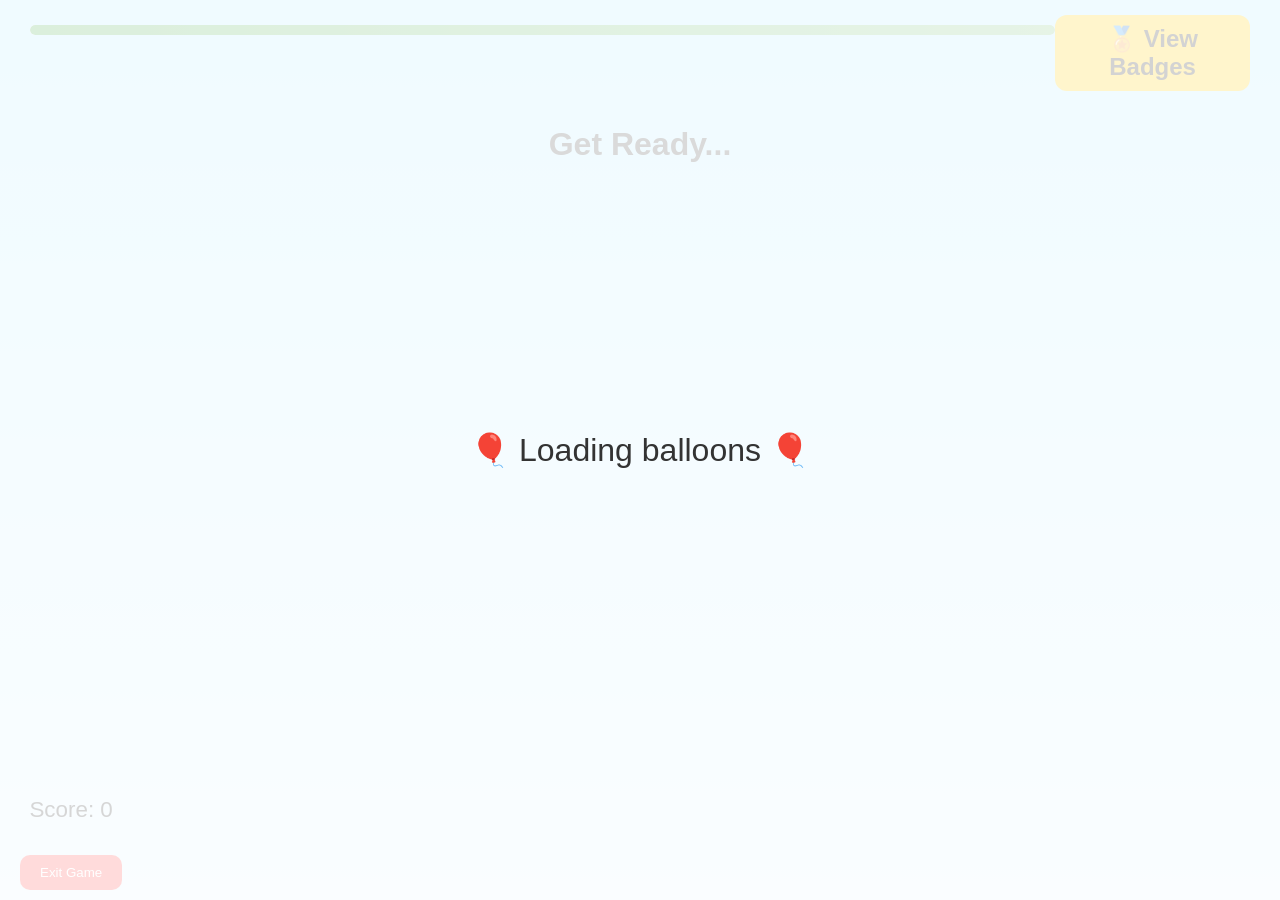
==== game.html @ 8dc9bf97 "Add files via upload" ====
<!DOCTYPE html>
<html lang="en">
<head>
  <meta charset="UTF-8" />
  <meta name="viewport" content="width=device-width, initial-scale=1.0" />
  <title>Play - Color Pop Challenge</title>
  <link rel="stylesheet" href="style.css" />
</head>
<body class="game-screen">
  <div class="top-bar">
    <div id="timerContainer">
  <div id="timerBar"></div>
</div>

    <div id="viewBadgesBtn" onclick="viewBadges()">🏅 View Badges</div>
  </div>

  <h2 id="targetColor">Get Ready...</h2>
  <div id="balloonContainer"></div>

  <div id="scoreBoard">
    <p>Score: <span id="score">0</span></p>
    <button id="exitBtn" onclick="exitGame()">Exit Game</button>
  </div>

  <div id="loadingScreen" class="loading">🎈 Loading balloons 🎈</div>

  <script src="script.js"></script>
</body>
</html>
---- style.css ----
/* 🌈 Common styling */
body {
  margin: 0;
  font-family: "Poppins", sans-serif;
  overflow: hidden;
  color: #fff;
  text-align: center;
}

/* 🎬 Start Screen */
.start-screen {
  background: url('https://i.pinimg.com/1200x/9a/c0/93/9ac09338b93d418781ed61ff8503d5a9.jpg') center/cover no-repeat;
  height: 100vh;
  display: flex;
  justify-content: center;
  align-items: center;
}

.overlay {
  background: rgba(0, 0, 0, 0.5);
  padding: 50px;
  border-radius: 20px;
}

.game-title {
  font-size: 3em;
  margin-bottom: 40px;
}

.menu-buttons button {
  display: block;
  width: 200px;
  margin: 10px auto;
  padding: 15px;
  font-size: 1.2em;
  border: none;
  border-radius: 10px;
  background: linear-gradient(135deg, #ff0080, #ff8c00);
  color: #fff;
  cursor: pointer;
  transition: 0.3s;
}

.menu-buttons button:hover {
  transform: scale(1.1);
}

/* 🕹️ Game Screen */
.game-screen {
  background: linear-gradient(180deg, #b3ecff, #e6f7ff);
  height: 100vh;
  overflow: hidden;
}

.top-bar {
  display: flex;
  justify-content: space-between;
  padding: 15px 30px;
  font-size: 1.5em;
  color: #222;
}

#viewBadgesBtn {
  background: #ffcc00;
  padding: 10px 20px;
  border-radius: 12px;
  cursor: pointer;
  font-weight: bold;
}

#viewBadgesBtn:hover {
  background: #ffaa00;
}

#targetColor {
  margin-top: 20px;
  font-size: 2em;
  color: #444;
}

#balloonContainer {
  position: relative;
  height: 70vh;
  display: flex;
  flex-wrap: wrap;
  justify-content: center;
  align-items: flex-end;
  gap: 15px;
  padding: 20px;
}

.balloon {
  width: 60px;
  height: 80px;
  border-radius: 50% 50% 45% 45%;
  position: absolute;
  cursor: pointer;
  box-shadow: inset -6px -8px 12px rgba(0, 0, 0, 0.2),
              inset 6px 8px 12px rgba(255, 255, 255, 0.5),
              0 4px 8px rgba(0, 0, 0, 0.3);
  transition: transform 0.2s ease, opacity 0.2s ease;
}

/* When you hover — balloon stretches a little */
.balloon:hover {
  transform: scale(1.1);
}

/* 🎈 Small reflective highlight to give “shine” */
.balloon::before {
  content: "";
  position: absolute;
  top: 15%;
  left: 25%;
  width: 15px;
  height: 25px;
  background: rgba(255, 255, 255, 0.6);
  border-radius: 50%;
  filter: blur(1px);
}

/* 🎀 String at bottom of balloon */
.balloon::after {
  content: "";
  position: absolute;
  bottom: -20px;
  left: 50%;
  width: 2px;
  height: 25px;
  background: rgba(80, 80, 80, 0.6);
  transform: translateX(-50%);
}

/* 💨 Gentle floating animation */
@keyframes floaty {
  0% { transform: translateY(0) rotate(0deg); }
  50% { transform: translateY(-6px) rotate(1deg); }
  100% { transform: translateY(0) rotate(0deg); }
}
.balloon {
  animation: floaty 2.5s ease-in-out infinite;
}

/* 🧮 Score board */
#scoreBoard {
  position: absolute;
  bottom: 10px;
  left: 20px;
  font-size: 1.4em;
  color: #333;
}

#exitBtn {
  background: #ff4d4d;
  color: white;
  border: none;
  padding: 10px 20px;
  margin-top: 10px;
  border-radius: 10px;
  cursor: pointer;
}

#exitBtn:hover {
  background: #cc0000;
}

/* ⏳ Loading Screen */
.loading {
  display: none;
  position: absolute;
  inset: 0;
  background: rgba(255,255,255,0.8);
  color: #333;
  font-size: 2em;
  align-items: center;
  justify-content: center;
}
#timerContainer {
  width: 100%;
  height: 10px;
  background: #ddd;
  border-radius: 10px;
  overflow: hidden;
  margin-top: 10px;
}

#timerBar {
  width: 100%;
  height: 100%;
  background: linear-gradient(90deg, #4caf50, #81c784);
  border-radius: 10px;
}
.twist-flash {
  background-color: rgba(255, 0, 0, 0.1);
  transition: background-color 0.5s ease;
}
@keyframes pulse {
  0% { transform: scale(1); }
  50% { transform: scale(1.1); }
  100% { transform: scale(1); }
}

.balloon.low-left {
  animation: pulse 0.5s infinite;
  box-shadow: 0 0 8px 2px gold;
}
.balloon.pop {
  animation: pop 0.3s forwards;
}

@keyframes pop {
  0% { transform: scale(1); opacity: 1; }
  100% { transform: scale(1.6); opacity: 0; }
}
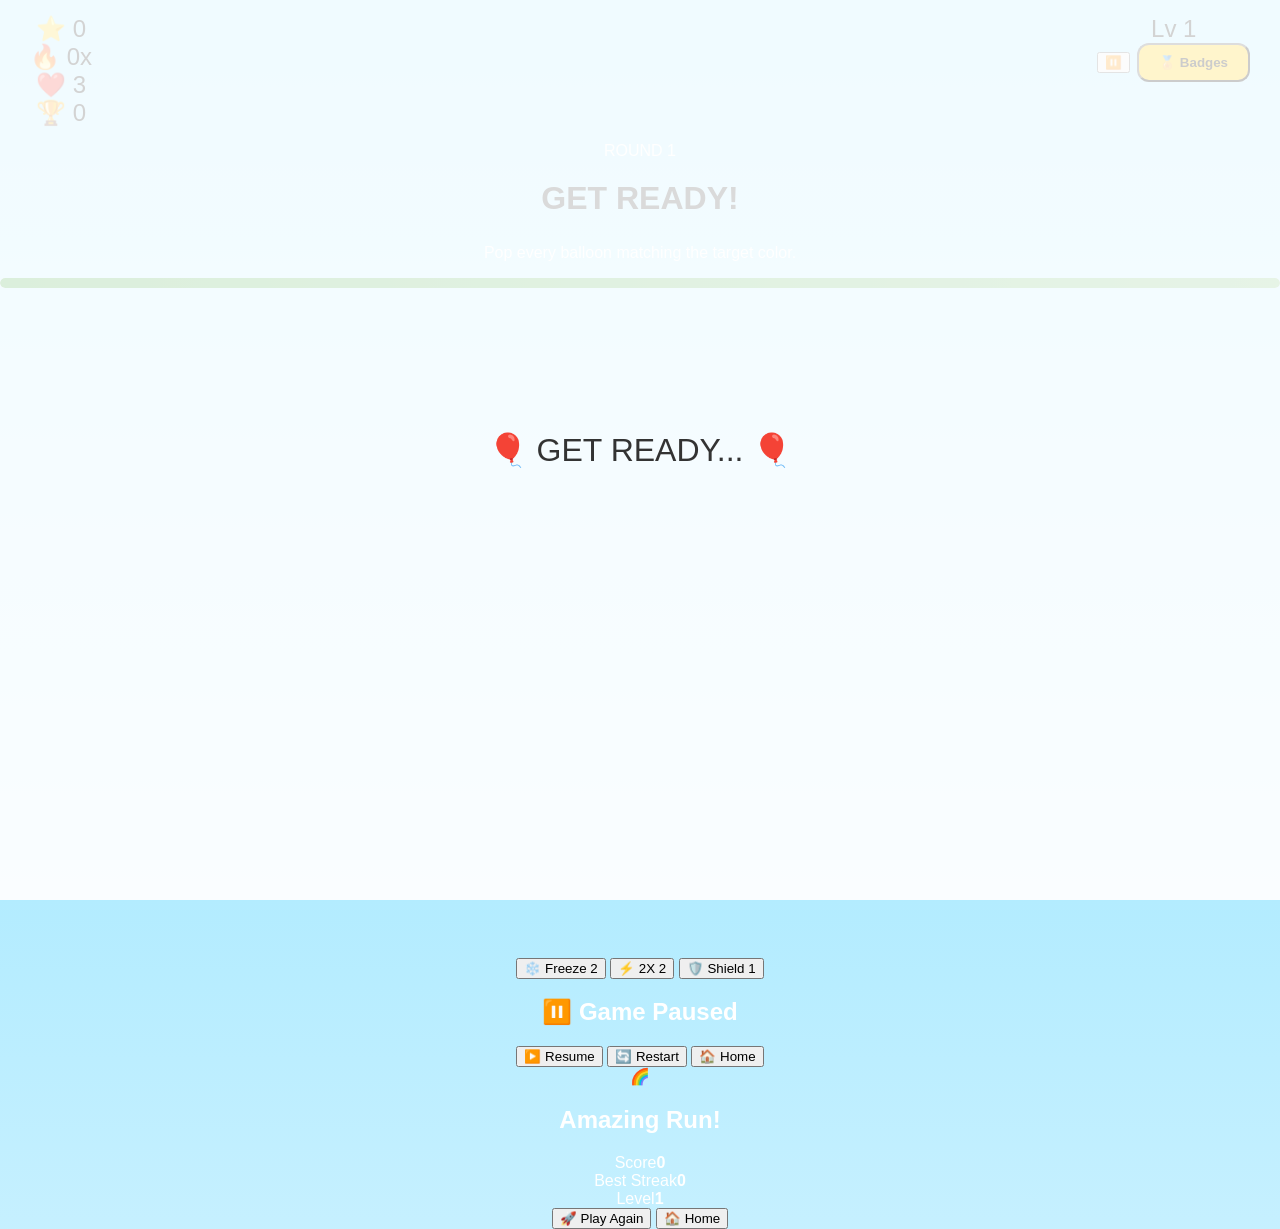
==== commit 786d6ead: "Redesign game HUD and challenge interface" ====
--- a/game.html
+++ b/game.html
@@ -1,30 +1,69 @@
-<!DOCTYPE html>
-<html lang="en">
-<head>
-  <meta charset="UTF-8" />
-  <meta name="viewport" content="width=device-width, initial-scale=1.0" />
-  <title>Play - Color Pop Challenge</title>
-  <link rel="stylesheet" href="style.css" />
-</head>
-<body class="game-screen">
-  <div class="top-bar">
-    <div id="timerContainer">
-  <div id="timerBar"></div>
-</div>
-
-    <div id="viewBadgesBtn" onclick="viewBadges()">🏅 View Badges</div>
-  </div>
-
-  <h2 id="targetColor">Get Ready...</h2>
-  <div id="balloonContainer"></div>
-
-  <div id="scoreBoard">
-    <p>Score: <span id="score">0</span></p>
-    <button id="exitBtn" onclick="exitGame()">Exit Game</button>
-  </div>
-
-  <div id="loadingScreen" class="loading">🎈 Loading balloons 🎈</div>
-
-  <script src="script.js"></script>
-</body>
-</html>
+<!DOCTYPE html>
+<html lang="en">
+<head>
+  <meta charset="UTF-8" />
+  <meta name="viewport" content="width=device-width, initial-scale=1.0" />
+  <title>Play - Rainbow Pop</title>
+  <link rel="stylesheet" href="style.css" />
+</head>
+<body class="game-screen">
+  <header class="top-bar">
+    <div class="hud-group">
+      <div class="hud-pill">⭐ <span id="score">0</span></div>
+      <div class="hud-pill">🔥 <span id="streak">0</span>x</div>
+      <div class="hud-pill">❤️ <span id="lives">3</span></div>
+      <div class="hud-pill">🏆 <span id="highScore">0</span></div>
+    </div>
+    <div class="hud-group">
+      <div class="hud-pill">Lv <span id="level">1</span></div>
+      <button id="pauseBtn" class="icon-btn" onclick="togglePause()">⏸️</button>
+      <button id="viewBadgesBtn" class="gold-btn" onclick="viewBadges()">🏅 Badges</button>
+    </div>
+  </header>
+
+  <section class="challenge-panel">
+    <div class="round-label">ROUND <span id="round">1</span></div>
+    <h1 id="targetColor">GET READY!</h1>
+    <p id="challengeText">Pop every balloon matching the target color.</p>
+    <div id="timerContainer"><div id="timerBar"></div></div>
+  </section>
+
+  <main id="balloonContainer" aria-label="Rainbow Pop play area"></main>
+
+  <div id="powerupBar" class="powerup-bar">
+    <button class="power-btn" onclick="usePowerUp('freeze')">❄️ Freeze <span id="freezeCount">2</span></button>
+    <button class="power-btn" onclick="usePowerUp('double')">⚡ 2X <span id="doubleCount">2</span></button>
+    <button class="power-btn" onclick="usePowerUp('shield')">🛡️ Shield <span id="shieldCount">1</span></button>
+  </div>
+
+  <div id="messageToast" class="toast"></div>
+
+  <div id="pauseOverlay" class="modal hidden">
+    <div class="modal-card">
+      <h2>⏸️ Game Paused</h2>
+      <button onclick="togglePause()">▶️ Resume</button>
+      <button onclick="restartGame()">🔄 Restart</button>
+      <button onclick="exitGame()">🏠 Home</button>
+    </div>
+  </div>
+
+  <div id="gameOverOverlay" class="modal hidden">
+    <div class="modal-card game-over-card">
+      <div class="result-emoji">🌈</div>
+      <h2 id="gameOverTitle">Amazing Run!</h2>
+      <p id="finalMessage"></p>
+      <div class="result-grid">
+        <div><span>Score</span><strong id="finalScore">0</strong></div>
+        <div><span>Best Streak</span><strong id="finalStreak">0</strong></div>
+        <div><span>Level</span><strong id="finalLevel">1</strong></div>
+      </div>
+      <button onclick="restartGame()">🚀 Play Again</button>
+      <button class="secondary-btn" onclick="exitGame()">🏠 Home</button>
+    </div>
+  </div>
+
+  <div id="loadingScreen" class="loading">🎈 GET READY... 🎈</div>
+
+  <script src="script.js"></script>
+</body>
+</html>
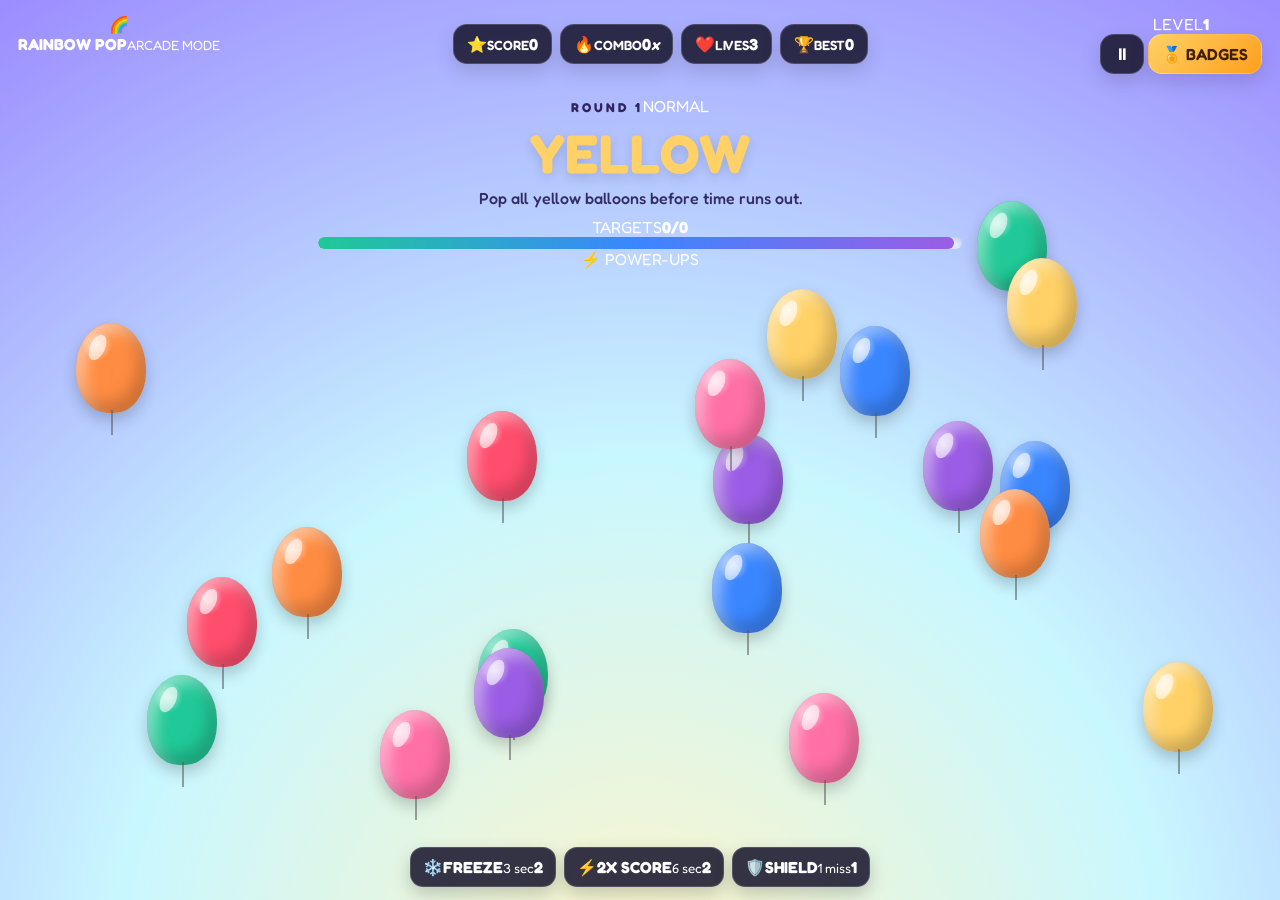
==== commit ed6dfd6a: "Create immersive Rainbow Pop arcade HUD" ====
--- a/game.html
+++ b/game.html
@@ -3,67 +3,66 @@
 <head>
   <meta charset="UTF-8" />
   <meta name="viewport" content="width=device-width, initial-scale=1.0" />
-  <title>Play - Rainbow Pop</title>
-  <link rel="stylesheet" href="style.css" />
+  <meta name="theme-color" content="#5b21b6" />
+  <title>Rainbow Pop — Arcade</title>
+  <link rel="preconnect" href="https://fonts.googleapis.com">
+  <link rel="preconnect" href="https://fonts.gstatic.com" crossorigin>
+  <link href="https://fonts.googleapis.com/css2?family=Fredoka:wght@400;500;600;700&family=Outfit:wght@400;500;600;700;800&display=swap" rel="stylesheet">
+  <link rel="stylesheet" href="style.css?v=4" />
 </head>
 <body class="game-screen">
+  <div class="aurora aurora-a"></div><div class="aurora aurora-b"></div><div class="stars"></div>
+
   <header class="top-bar">
+    <div class="brand"><span class="brand-orb">🌈</span><div><strong>RAINBOW POP</strong><small>ARCADE MODE</small></div></div>
     <div class="hud-group">
-      <div class="hud-pill">⭐ <span id="score">0</span></div>
-      <div class="hud-pill">🔥 <span id="streak">0</span>x</div>
-      <div class="hud-pill">❤️ <span id="lives">3</span></div>
-      <div class="hud-pill">🏆 <span id="highScore">0</span></div>
+      <div class="hud-pill score-pill"><span>⭐</span><small>SCORE</small><strong id="score">0</strong></div>
+      <div class="hud-pill combo-pill"><span>🔥</span><small>COMBO</small><strong id="streak">0</strong><em>x</em></div>
+      <div class="hud-pill lives-pill"><span>❤️</span><small>LIVES</small><strong id="lives">3</strong></div>
+      <div class="hud-pill best-pill"><span>🏆</span><small>BEST</small><strong id="highScore">0</strong></div>
     </div>
-    <div class="hud-group">
-      <div class="hud-pill">Lv <span id="level">1</span></div>
-      <button id="pauseBtn" class="icon-btn" onclick="togglePause()">⏸️</button>
-      <button id="viewBadgesBtn" class="gold-btn" onclick="viewBadges()">🏅 Badges</button>
+    <div class="hud-actions">
+      <div class="level-badge"><span>LEVEL</span><strong id="level">1</strong></div>
+      <button class="icon-btn" onclick="togglePause()" aria-label="Pause">⏸</button>
+      <button class="gold-btn" onclick="viewBadges()">🏅 BADGES</button>
     </div>
   </header>
 
   <section class="challenge-panel">
-    <div class="round-label">ROUND <span id="round">1</span></div>
+    <div class="challenge-topline"><span class="round-label">ROUND <b id="round">1</b></span><span id="challengeTag" class="challenge-tag">NORMAL</span></div>
     <h1 id="targetColor">GET READY!</h1>
-    <p id="challengeText">Pop every balloon matching the target color.</p>
-    <div id="timerContainer"><div id="timerBar"></div></div>
+    <p id="challengeText">Pop every balloon matching the target.</p>
+    <div class="objective-row"><span id="objectiveText">TARGETS</span><strong><span id="targetProgress">0</span>/<span id="targetTotal">0</span></strong></div>
+    <div id="timerContainer"><div id="timerBar"></div><span id="timerText">8.0s</span></div>
   </section>
 
   <main id="balloonContainer" aria-label="Rainbow Pop play area"></main>
 
-  <div id="powerupBar" class="powerup-bar">
-    <button class="power-btn" onclick="usePowerUp('freeze')">❄️ Freeze <span id="freezeCount">2</span></button>
-    <button class="power-btn" onclick="usePowerUp('double')">⚡ 2X <span id="doubleCount">2</span></button>
-    <button class="power-btn" onclick="usePowerUp('shield')">🛡️ Shield <span id="shieldCount">1</span></button>
+  <div class="bottom-dock">
+    <div class="powerup-label">⚡ POWER-UPS</div>
+    <div class="powerup-bar">
+      <button class="power-btn freeze" onclick="usePowerUp('freeze')"><span class="power-icon">❄️</span><span><b>FREEZE</b><small>3 sec</small></span><strong id="freezeCount">2</strong></button>
+      <button class="power-btn double" onclick="usePowerUp('double')"><span class="power-icon">⚡</span><span><b>2X SCORE</b><small>6 sec</small></span><strong id="doubleCount">2</strong></button>
+      <button class="power-btn shield" onclick="usePowerUp('shield')"><span class="power-icon">🛡️</span><span><b>SHIELD</b><small>1 miss</small></span><strong id="shieldCount">1</strong></button>
+    </div>
   </div>
 
   <div id="messageToast" class="toast"></div>
+  <div id="comboBurst" class="combo-burst"></div>
 
-  <div id="pauseOverlay" class="modal hidden">
-    <div class="modal-card">
-      <h2>⏸️ Game Paused</h2>
-      <button onclick="togglePause()">▶️ Resume</button>
-      <button onclick="restartGame()">🔄 Restart</button>
-      <button onclick="exitGame()">🏠 Home</button>
-    </div>
-  </div>
+  <div id="pauseOverlay" class="modal hidden"><div class="modal-card glass-card">
+    <div class="modal-icon">⏸️</div><h2>GAME PAUSED</h2><p>Take a breath. Your run is safe.</p>
+    <button onclick="togglePause()">▶️ RESUME</button><button onclick="restartGame()">🔄 RESTART</button><button class="secondary-btn" onclick="exitGame()">🏠 HOME</button>
+  </div></div>
 
-  <div id="gameOverOverlay" class="modal hidden">
-    <div class="modal-card game-over-card">
-      <div class="result-emoji">🌈</div>
-      <h2 id="gameOverTitle">Amazing Run!</h2>
-      <p id="finalMessage"></p>
-      <div class="result-grid">
-        <div><span>Score</span><strong id="finalScore">0</strong></div>
-        <div><span>Best Streak</span><strong id="finalStreak">0</strong></div>
-        <div><span>Level</span><strong id="finalLevel">1</strong></div>
-      </div>
-      <button onclick="restartGame()">🚀 Play Again</button>
-      <button class="secondary-btn" onclick="exitGame()">🏠 Home</button>
-    </div>
-  </div>
+  <div id="gameOverOverlay" class="modal hidden"><div class="modal-card game-over-card glass-card">
+    <div class="result-emoji">🌈</div><div class="result-kicker">RUN COMPLETE</div><h2 id="gameOverTitle">AMAZING RUN!</h2><p id="finalMessage"></p>
+    <div class="result-grid"><div><span>⭐ SCORE</span><strong id="finalScore">0</strong></div><div><span>🔥 BEST COMBO</span><strong id="finalStreak">0</strong></div><div><span>🚀 LEVEL</span><strong id="finalLevel">1</strong></div></div>
+    <div id="resultBadge" class="result-badge"></div>
+    <button onclick="restartGame()">🚀 PLAY AGAIN</button><button class="secondary-btn" onclick="exitGame()">🏠 HOME</button>
+  </div></div>
 
-  <div id="loadingScreen" class="loading">🎈 GET READY... 🎈</div>
-
-  <script src="script.js"></script>
+  <div id="loadingScreen" class="loading"><div class="loader-orb">🌈</div><h2>RAINBOW POP</h2><p>GET READY...</p><div class="loader-line"><i></i></div></div>
+  <script src="script.js?v=4"></script>
 </body>
 </html>
--- a/style.css
+++ b/style.css
@@ -1,214 +1,65 @@
-/* 🌈 Common styling */
-body {
-  margin: 0;
-  font-family: "Poppins", sans-serif;
-  overflow: hidden;
-  color: #fff;
-  text-align: center;
-}
-
-/* 🎬 Start Screen */
-.start-screen {
-  background: url('https://i.pinimg.com/1200x/9a/c0/93/9ac09338b93d418781ed61ff8503d5a9.jpg') center/cover no-repeat;
-  height: 100vh;
-  display: flex;
-  justify-content: center;
-  align-items: center;
-}
-
-.overlay {
-  background: rgba(0, 0, 0, 0.5);
-  padding: 50px;
-  border-radius: 20px;
-}
-
-.game-title {
-  font-size: 3em;
-  margin-bottom: 40px;
-}
-
-.menu-buttons button {
-  display: block;
-  width: 200px;
-  margin: 10px auto;
-  padding: 15px;
-  font-size: 1.2em;
-  border: none;
-  border-radius: 10px;
-  background: linear-gradient(135deg, #ff0080, #ff8c00);
-  color: #fff;
-  cursor: pointer;
-  transition: 0.3s;
-}
-
-.menu-buttons button:hover {
-  transform: scale(1.1);
-}
-
-/* 🕹️ Game Screen */
-.game-screen {
-  background: linear-gradient(180deg, #b3ecff, #e6f7ff);
-  height: 100vh;
-  overflow: hidden;
-}
-
-.top-bar {
-  display: flex;
-  justify-content: space-between;
-  padding: 15px 30px;
-  font-size: 1.5em;
-  color: #222;
-}
-
-#viewBadgesBtn {
-  background: #ffcc00;
-  padding: 10px 20px;
-  border-radius: 12px;
-  cursor: pointer;
-  font-weight: bold;
-}
-
-#viewBadgesBtn:hover {
-  background: #ffaa00;
-}
-
-#targetColor {
-  margin-top: 20px;
-  font-size: 2em;
-  color: #444;
-}
-
-#balloonContainer {
-  position: relative;
-  height: 70vh;
-  display: flex;
-  flex-wrap: wrap;
-  justify-content: center;
-  align-items: flex-end;
-  gap: 15px;
-  padding: 20px;
-}
-
-.balloon {
-  width: 60px;
-  height: 80px;
-  border-radius: 50% 50% 45% 45%;
-  position: absolute;
-  cursor: pointer;
-  box-shadow: inset -6px -8px 12px rgba(0, 0, 0, 0.2),
-              inset 6px 8px 12px rgba(255, 255, 255, 0.5),
-              0 4px 8px rgba(0, 0, 0, 0.3);
-  transition: transform 0.2s ease, opacity 0.2s ease;
-}
-
-/* When you hover — balloon stretches a little */
-.balloon:hover {
-  transform: scale(1.1);
-}
-
-/* 🎈 Small reflective highlight to give “shine” */
-.balloon::before {
-  content: "";
-  position: absolute;
-  top: 15%;
-  left: 25%;
-  width: 15px;
-  height: 25px;
-  background: rgba(255, 255, 255, 0.6);
-  border-radius: 50%;
-  filter: blur(1px);
-}
-
-/* 🎀 String at bottom of balloon */
-.balloon::after {
-  content: "";
-  position: absolute;
-  bottom: -20px;
-  left: 50%;
-  width: 2px;
-  height: 25px;
-  background: rgba(80, 80, 80, 0.6);
-  transform: translateX(-50%);
-}
-
-/* 💨 Gentle floating animation */
-@keyframes floaty {
-  0% { transform: translateY(0) rotate(0deg); }
-  50% { transform: translateY(-6px) rotate(1deg); }
-  100% { transform: translateY(0) rotate(0deg); }
-}
-.balloon {
-  animation: floaty 2.5s ease-in-out infinite;
-}
-
-/* 🧮 Score board */
-#scoreBoard {
-  position: absolute;
-  bottom: 10px;
-  left: 20px;
-  font-size: 1.4em;
-  color: #333;
-}
-
-#exitBtn {
-  background: #ff4d4d;
-  color: white;
-  border: none;
-  padding: 10px 20px;
-  margin-top: 10px;
-  border-radius: 10px;
-  cursor: pointer;
-}
-
-#exitBtn:hover {
-  background: #cc0000;
-}
-
-/* ⏳ Loading Screen */
-.loading {
-  display: none;
-  position: absolute;
-  inset: 0;
-  background: rgba(255,255,255,0.8);
-  color: #333;
-  font-size: 2em;
-  align-items: center;
-  justify-content: center;
-}
-#timerContainer {
-  width: 100%;
-  height: 10px;
-  background: #ddd;
-  border-radius: 10px;
-  overflow: hidden;
-  margin-top: 10px;
-}
-
-#timerBar {
-  width: 100%;
-  height: 100%;
-  background: linear-gradient(90deg, #4caf50, #81c784);
-  border-radius: 10px;
-}
-.twist-flash {
-  background-color: rgba(255, 0, 0, 0.1);
-  transition: background-color 0.5s ease;
-}
-@keyframes pulse {
-  0% { transform: scale(1); }
-  50% { transform: scale(1.1); }
-  100% { transform: scale(1); }
-}
-
-.balloon.low-left {
-  animation: pulse 0.5s infinite;
-  box-shadow: 0 0 8px 2px gold;
-}
-.balloon.pop {
-  animation: pop 0.3s forwards;
-}
-
-@keyframes pop {
-  0% { transform: scale(1); opacity: 1; }
-  100% { transform: scale(1.6); opacity: 0; }
-}
+@import url('https://fonts.googleapis.com/css2?family=Fredoka:wght@400;500;600;700&display=swap');
+
+* { box-sizing: border-box; }
+body { margin: 0; font-family: 'Fredoka', sans-serif; overflow: hidden; color: #fff; text-align: center; }
+button { font: inherit; border: 0; cursor: pointer; }
+
+.start-screen { min-height: 100vh; display: grid; place-items: center; background: radial-gradient(circle at 20% 20%, #ff70a6 0 8%, transparent 25%), radial-gradient(circle at 80% 25%, #ffd166 0 7%, transparent 24%), linear-gradient(135deg,#6c2bd9,#3a86ff 55%,#00c2a8); position: relative; }
+.start-screen::before { content:''; position:absolute; inset:0; background: repeating-linear-gradient(120deg,transparent 0 50px,#ffffff12 51px 53px); animation: drift 12s linear infinite; }
+.overlay { position:relative; z-index:1; width:min(92%,560px); padding:55px 35px; border:1px solid #ffffff55; border-radius:32px; background:#15132dcc; backdrop-filter:blur(18px); box-shadow:0 30px 80px #0005; }
+.game-title { font-size:clamp(2.5rem,8vw,4.8rem); margin:0 0 12px; text-shadow:0 8px 25px #0006; animation:bob 2s ease-in-out infinite; }
+.menu-buttons button { display:block; width:240px; margin:14px auto; padding:15px 22px; border-radius:16px; background:linear-gradient(135deg,#ff4d8d,#ff9f1c); color:white; font-weight:700; font-size:1.15rem; box-shadow:0 10px 25px #0004; transition:.2s; }
+.menu-buttons button:hover { transform:translateY(-4px) scale(1.03); box-shadow:0 16px 30px #0005; }
+
+.game-screen { min-height:100vh; background:radial-gradient(circle at 50% 110%,#fff5c8,#c9f7ff 45%,#9c8cff); position:relative; }
+.game-screen::before { content:''; position:absolute; inset:0; pointer-events:none; background:linear-gradient(115deg,#ffffff25 1px,transparent 1px); background-size:45px 45px; opacity:.35; }
+.top-bar { position:relative; z-index:3; display:flex; justify-content:space-between; gap:12px; padding:14px 18px; flex-wrap:wrap; }
+.hud-group { display:flex; gap:8px; align-items:center; }
+.hud-pill,.gold-btn,.icon-btn { background:#18152ddd; color:#fff; border:1px solid #ffffff2a; border-radius:14px; padding:9px 13px; box-shadow:0 8px 20px #0002; font-weight:600; }
+.gold-btn { background:linear-gradient(135deg,#ffd166,#ff9f1c); color:#402000; }
+.icon-btn { min-width:44px; }
+
+.challenge-panel { position:relative; z-index:2; width:min(92%,680px); margin:0 auto; padding:8px 18px 0; }
+.round-label { font-size:.8rem; letter-spacing:3px; color:#30255d; font-weight:700; }
+#targetColor { margin:4px 0 0; font-size:clamp(2rem,6vw,3.4rem); text-shadow:0 4px 12px #0002; transition:.2s; }
+#targetColor.trick { animation:trick .65s infinite alternate; }
+#challengeText { margin:2px 0 9px; color:#342c62; font-weight:500; }
+#timerContainer { height:12px; background:#ffffff99; border-radius:99px; overflow:hidden; box-shadow:inset 0 2px 5px #0002; }
+#timerBar { width:100%; height:100%; border-radius:99px; background:linear-gradient(90deg,#20c997,#3a86ff,#9b5de5); transition:width .1s linear; }
+#timerContainer.danger #timerBar { background:linear-gradient(90deg,#ff4d6d,#ff9f1c); }
+
+#balloonContainer { position:absolute; inset:175px 0 80px; overflow:hidden; z-index:1; }
+.balloon { position:absolute; width:clamp(46px,7vw,70px); aspect-ratio:.78; border-radius:50% 50% 45% 45%; box-shadow:inset -8px -10px 15px #0003,inset 8px 8px 15px #fff7,0 7px 15px #0003; transition:.16s; animation:float 2.6s ease-in-out infinite; }
+.balloon::before { content:''; position:absolute; width:15px; height:27px; left:20%; top:12%; border-radius:50%; background:#fff9; transform:rotate(25deg); }
+.balloon::after { content:''; position:absolute; width:2px; height:25px; left:50%; bottom:-22px; background:#5558; }
+.balloon:hover { transform:scale(1.13) rotate(-3deg); }
+.balloon.popped { animation:pop .22s forwards; pointer-events:none; }
+.balloon.wrong { filter:grayscale(.7); }
+.balloon.shake { animation:shake .35s; }
+
+.powerup-bar { position:absolute; z-index:4; bottom:13px; left:50%; transform:translateX(-50%); display:flex; gap:8px; }
+.power-btn { padding:9px 12px; border-radius:13px; background:#18152ddd; color:white; border:1px solid #ffffff2a; box-shadow:0 7px 18px #0003; }
+.power-btn:hover { transform:translateY(-2px); }
+.toast { position:fixed; z-index:20; top:18%; left:50%; transform:translate(-50%,-20px) scale(.9); opacity:0; pointer-events:none; padding:12px 20px; border-radius:18px; background:#17142eea; box-shadow:0 12px 30px #0004; transition:.25s; font-weight:700; }
+.toast.show { opacity:1; transform:translate(-50%,0) scale(1); }
+.toast.good,.toast.level { border:1px solid #20c997; }.toast.bad { border:1px solid #ff4d6d; }.toast.badge { border:1px solid #ffd166; }
+
+.modal { position:fixed; z-index:30; inset:0; display:grid; place-items:center; background:#09051a99; backdrop-filter:blur(8px); }
+.hidden { display:none; }
+.modal-card { width:min(90%,430px); padding:30px; border-radius:28px; background:#19152df5; border:1px solid #ffffff25; box-shadow:0 30px 80px #0007; }
+.modal-card h2 { font-size:2rem; margin-top:0; }
+.modal-card button { width:100%; margin:7px 0; padding:13px; border-radius:14px; background:linear-gradient(135deg,#ff4d8d,#9b5de5); color:white; font-weight:700; }
+.modal-card .secondary-btn { background:#ffffff18; }
+.result-emoji { font-size:3rem; }.result-grid { display:grid; grid-template-columns:repeat(3,1fr); gap:8px; margin:20px 0; }.result-grid div { background:#ffffff10; border-radius:14px; padding:12px 5px; }.result-grid span,.result-grid strong { display:block; }.result-grid span { font-size:.75rem; color:#bbb; }.result-grid strong { font-size:1.5rem; margin-top:4px; }
+.loading { position:fixed; z-index:40; inset:0; display:flex; align-items:center; justify-content:center; background:#111027f2; color:white; font-size:2rem; }
+.particle { position:fixed; z-index:50; width:9px; height:9px; border-radius:50%; pointer-events:none; animation:particle .6s ease-out forwards; }
+
+@keyframes float { 0%,100%{transform:translateY(0) rotate(-1deg)}50%{transform:translateY(-10px) rotate(2deg)} }
+@keyframes pop { to{transform:scale(1.8) rotate(20deg);opacity:0} }
+@keyframes particle { to{transform:translate(var(--dx),var(--dy)) scale(0);opacity:0} }
+@keyframes shake { 25%{transform:translateX(-7px)}50%{transform:translateX(7px)}75%{transform:translateX(-4px)} }
+@keyframes trick { from{transform:scale(1)}to{transform:scale(1.04) rotate(-1deg)} }
+@keyframes bob { 50%{transform:translateY(-8px)} }
+@keyframes drift { to{background-position:300px 300px} }
+
+@media(max-width:650px){ .top-bar{padding:9px}.hud-pill{padding:7px 9px;font-size:.85rem}.gold-btn{display:none} #balloonContainer{inset:165px 0 85px}.powerup-bar{width:96%;justify-content:center}.power-btn{font-size:.75rem;padding:8px 9px}.challenge-panel{padding-top:0} }
